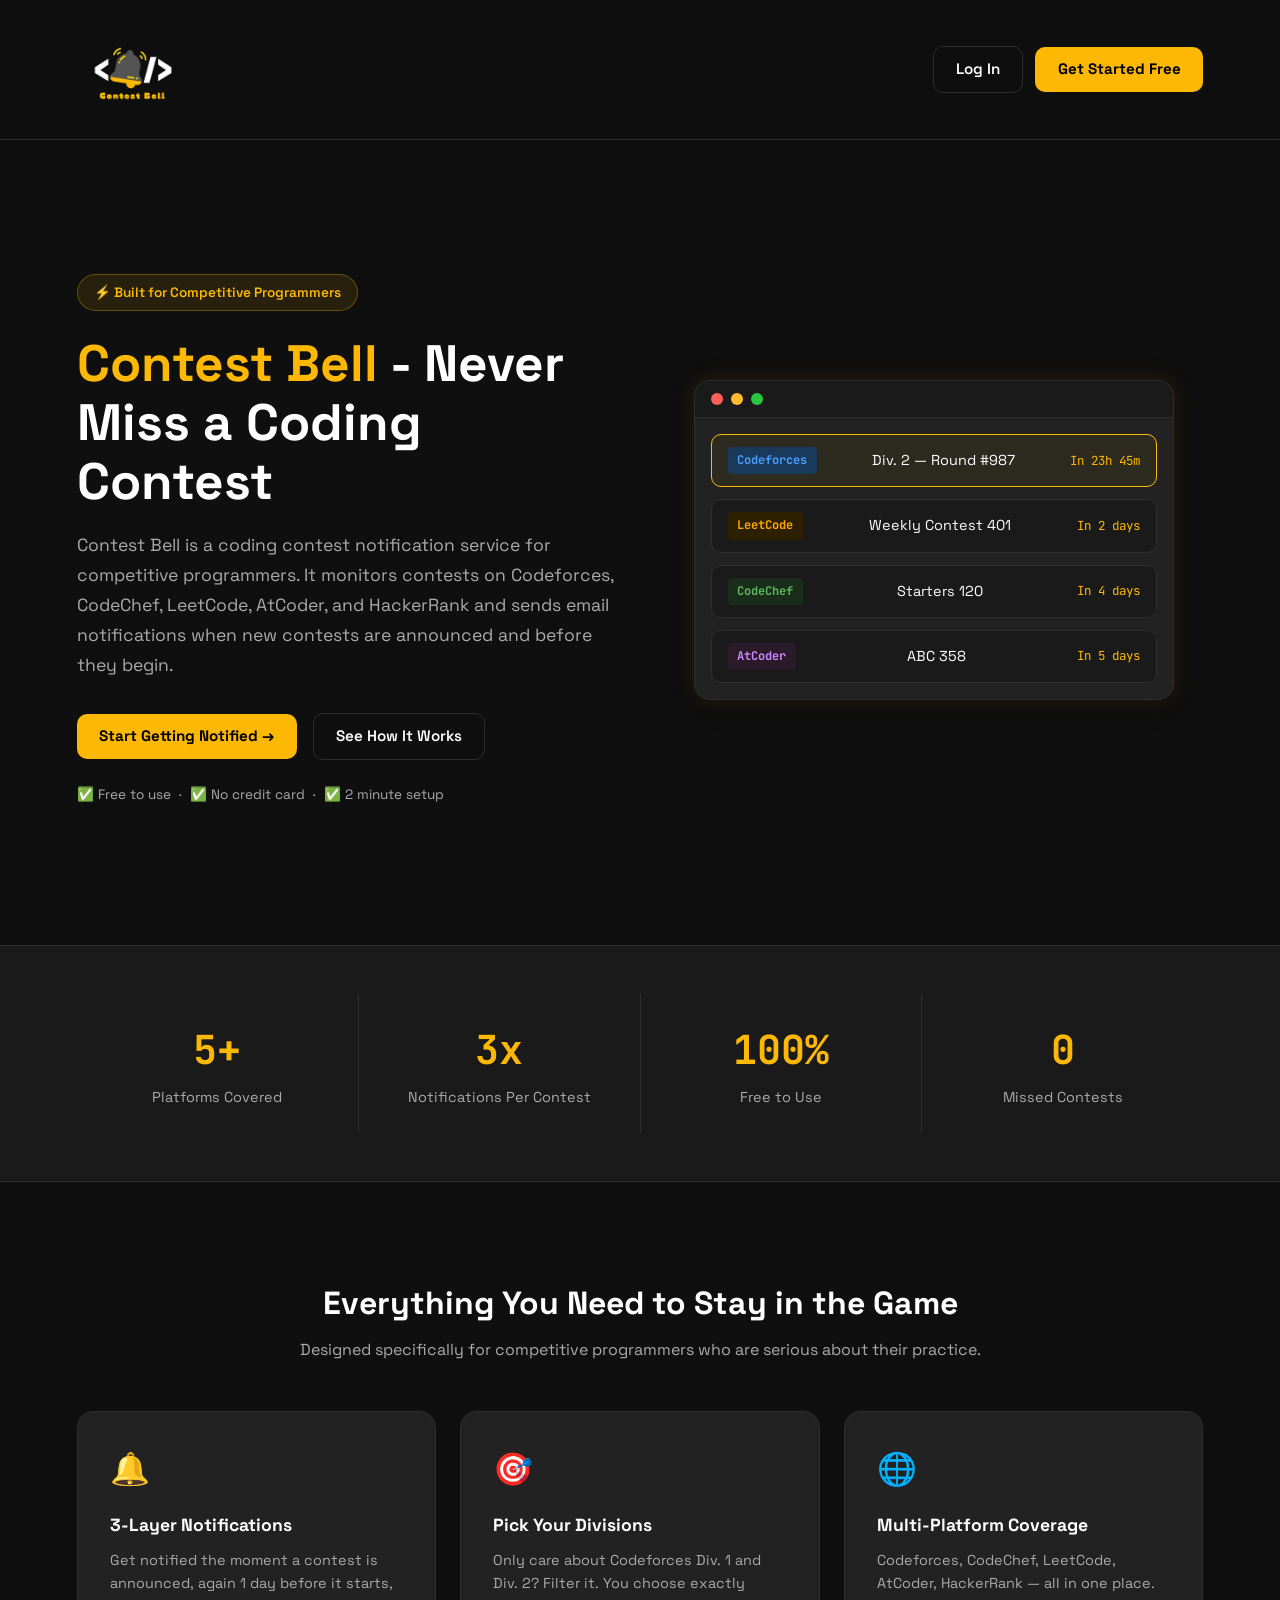
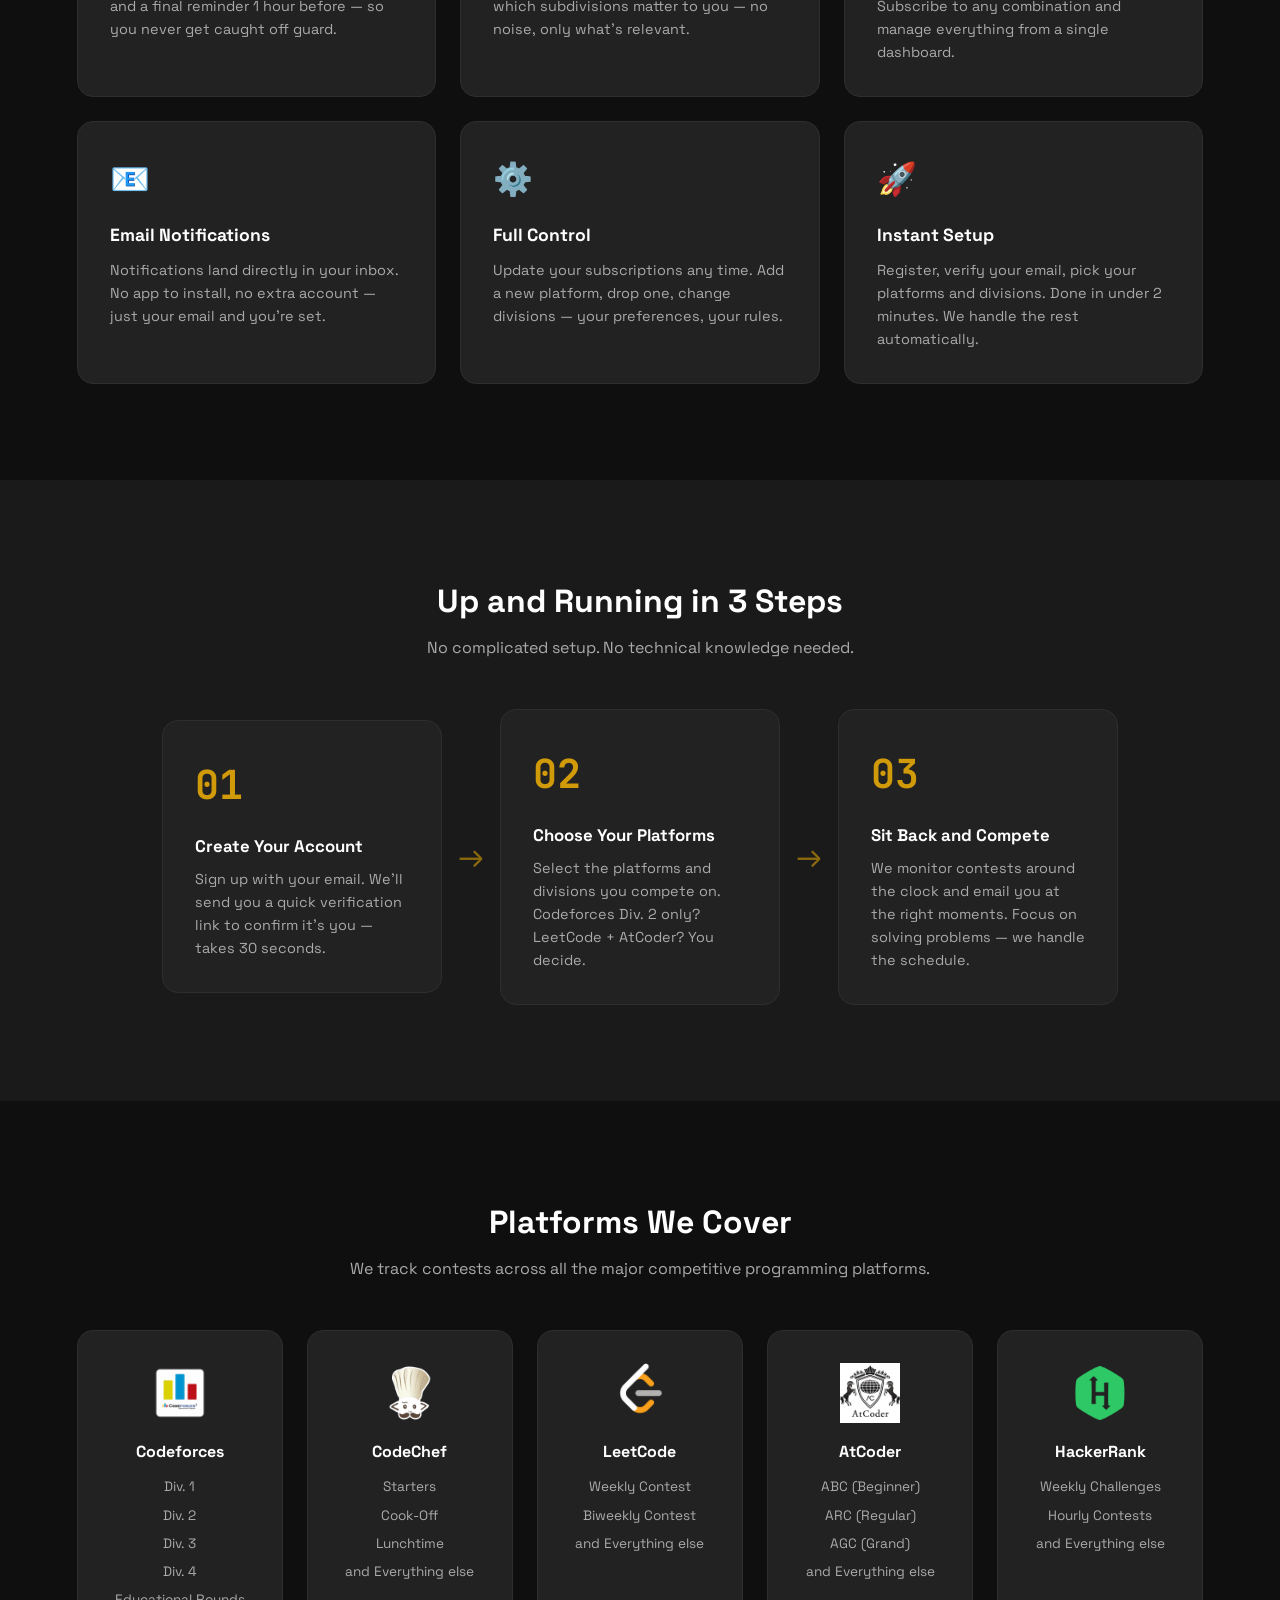
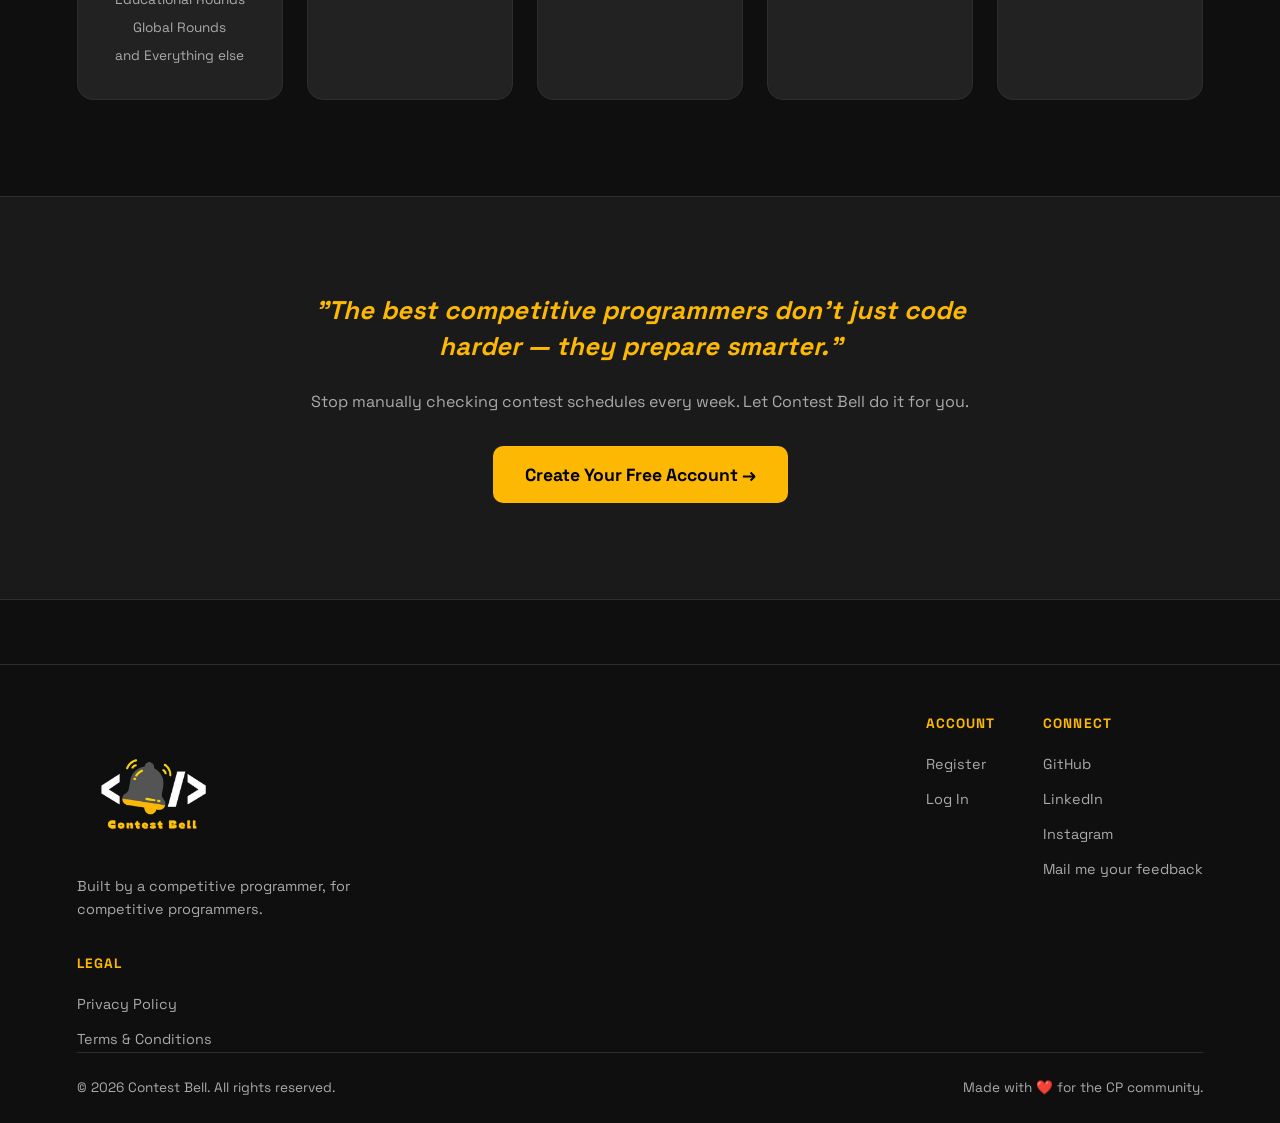
==== index.html @ dd96b002 "attempt-4" ====
<!DOCTYPE html>
<html lang="en">

<head>
  <meta charset="UTF-8" />
  <meta name="viewport" content="width=device-width, initial-scale=1.0" />
  <meta name="description" content="Never miss a coding contest again. 
  Contest Bell sends you email notifications for Codeforces, LeetCode, CodeChef, AtCoder and HackerRank contests." />
  <meta name="keywords" content="coding contest reminder, competitive programming, codeforces notification, leetcode contest alert, codechef reminder, atcoder notification,
   hackerrank contest, contest calendar, programming contest tracker, never miss coding contest" />
  <title>Contest Bell - Never Miss a Coding Contest</title>
  <script src="js/config.js"></script>
  <link rel="icon" type="image/png" href="assets/images/fevicon.png" />
  <link rel="stylesheet" href="css/style.css" />
  <link rel="stylesheet" href="css/landing.css" />
</head>

<body>
  <!-- ===== LOADER ===== -->
  <!-- <div id="loader-overlay">
    <div class="loader-bell">🔔</div>
    <div class="loader-brackets">
      <span>&lt;</span>
      <span>/</span>
      <span>&gt;</span>
    </div>
    <p class="loader-text">LOADING...</p>
  </div> -->

  <!-- ========== NAVBAR ========== -->
  <nav>
    <div class="nav-logo">
      <img src="assets/images/logo.png" alt="Contest Bell Logo" height=50 />
    </div>
    <div class="nav-auth">
      <a href="login.html" class="btn-secondary">Log In</a>
      <a href="register.html" class="btn-primary">Get Started Free</a>
    </div>
  </nav>

  <!-- ========== HERO SECTION ========== -->
  <section id="hero">
    <div class="hero-text">
      <p class="hero-tag">⚡ Built for Competitive Programmers</p>
      <h1>
        <span class="highlight">Contest Bell</span> -
        Never Miss a Coding Contest
      </h1>
      <p class="hero-subtitle">
        Contest Bell is a coding contest notification service for competitive
        programmers. It monitors contests on Codeforces, CodeChef, LeetCode,
        AtCoder, and HackerRank and sends email notifications when new contests
        are announced and before they begin.
      </p>
      <div class="hero-actions">
        <a href="register.html" class="btn-primary">Start Getting Notified →</a>
        <a href="#how-it-works" class="btn-secondary">See How It Works</a>
      </div>
      <p class="hero-note">✅ Free to use &nbsp;·&nbsp; ✅ No credit card &nbsp;·&nbsp; ✅ 2 minute setup</p>
    </div>
    <div class="hero-image">
      <!-- Dashboard mockup placeholder — replace with real screenshot later -->
      <div class="mockup-box">
        <div class="mockup-topbar">
          <span></span><span></span><span></span>
        </div>
        <div class="mockup-content">
          <div class="mockup-row highlight-row">
            <span class="platform-tag cf">Codeforces</span>
            <span>Div. 2 — Round #987</span>
            <span class="time-tag">In 23h 45m</span>
          </div>
          <div class="mockup-row">
            <span class="platform-tag lc">LeetCode</span>
            <span>Weekly Contest 401</span>
            <span class="time-tag">In 2 days</span>
          </div>
          <div class="mockup-row">
            <span class="platform-tag cc">CodeChef</span>
            <span>Starters 120</span>
            <span class="time-tag">In 4 days</span>
          </div>
          <div class="mockup-row">
            <span class="platform-tag ac">AtCoder</span>
            <span>ABC 358</span>
            <span class="time-tag">In 5 days</span>
          </div>
        </div>
      </div>
    </div>
  </section>

  <!-- ========== STATS STRIP ========== -->
  <section id="stats">
    <div class="stat">
      <h2>5+</h2>
      <p>Platforms Covered</p>
    </div>
    <div class="stat">
      <h2>3x</h2>
      <p>Notifications Per Contest</p>
    </div>
    <div class="stat">
      <h2>100%</h2>
      <p>Free to Use</p>
    </div>
    <div class="stat">
      <h2>0</h2>
      <p>Missed Contests</p>
    </div>
  </section>

  <!-- ========== FEATURES SECTION ========== -->
  <section id="features">
    <div class="section-header">
      <h2>Everything You Need to Stay in the Game</h2>
      <p>Designed specifically for competitive programmers who are serious about their practice.</p>
    </div>

    <div class="features-grid">

      <div class="feature-card">
        <div class="feature-icon">🔔</div>
        <h3>3-Layer Notifications</h3>
        <p>
          Get notified the moment a contest is announced, again 1 day before
          it starts, and a final reminder 1 hour before — so you never get caught off guard.
        </p>
      </div>

      <div class="feature-card">
        <div class="feature-icon">🎯</div>
        <h3>Pick Your Divisions</h3>
        <p>
          Only care about Codeforces Div. 1 and Div. 2? Filter it. You choose
          exactly which subdivisions matter to you — no noise, only what's relevant.
        </p>
      </div>

      <div class="feature-card">
        <div class="feature-icon">🌐</div>
        <h3>Multi-Platform Coverage</h3>
        <p>
          Codeforces, CodeChef, LeetCode, AtCoder, HackerRank — all in one place.
          Subscribe to any combination and manage everything from a single dashboard.
        </p>
      </div>

      <div class="feature-card">
        <div class="feature-icon">📧</div>
        <h3>Email Notifications</h3>
        <p>
          Notifications land directly in your inbox. No app to install,
          no extra account — just your email and you're set.
        </p>
      </div>

      <div class="feature-card">
        <div class="feature-icon">⚙️</div>
        <h3>Full Control</h3>
        <p>
          Update your subscriptions any time. Add a new platform, drop one,
          change divisions — your preferences, your rules.
        </p>
      </div>

      <div class="feature-card">
        <div class="feature-icon">🚀</div>
        <h3>Instant Setup</h3>
        <p>
          Register, verify your email, pick your platforms and divisions.
          Done in under 2 minutes. We handle the rest automatically.
        </p>
      </div>

    </div>
  </section>

  <!-- ========== HOW IT WORKS ========== -->
  <section id="how-it-works">
    <div class="section-header">
      <h2>Up and Running in 3 Steps</h2>
      <p>No complicated setup. No technical knowledge needed.</p>
    </div>

    <div class="steps">

      <div class="step">
        <div class="step-number">01</div>
        <div class="step-body">
          <h3>Create Your Account</h3>
          <p>
            Sign up with your email. We'll send you a quick verification link
            to confirm it's you — takes 30 seconds.
          </p>
        </div>
      </div>

      <div class="step-arrow">→</div>

      <div class="step">
        <div class="step-number">02</div>
        <div class="step-body">
          <h3>Choose Your Platforms</h3>
          <p>
            Select the platforms and divisions you compete on.
            Codeforces Div. 2 only? LeetCode + AtCoder? You decide.
          </p>
        </div>
      </div>

      <div class="step-arrow">→</div>

      <div class="step">
        <div class="step-number">03</div>
        <div class="step-body">
          <h3>Sit Back and Compete</h3>
          <p>
            We monitor contests around the clock and email you at the right
            moments. Focus on solving problems — we handle the schedule.
          </p>
        </div>
      </div>

    </div>
  </section>

  <!-- ========== PLATFORMS SECTION ========== -->
  <section id="platforms">
    <div class="section-header">
      <h2>Platforms We Cover</h2>
      <p>We track contests across all the major competitive programming platforms.</p>
    </div>

    <div class="platforms-grid">

      <div class="platform-card">
        <img src="assets/images/platforms/codeforces.png" alt="Codeforces" />
        <h3>Codeforces</h3>
        <ul>
          <li>Div. 1</li>
          <li>Div. 2</li>
          <li>Div. 3</li>
          <li>Div. 4</li>
          <li>Educational Rounds</li>
          <li>Global Rounds</li>
          <li>and Everything else</li>
        </ul>
      </div>

      <div class="platform-card">
        <img src="assets/images/platforms/codechef.png" alt="CodeChef" />
        <h3>CodeChef</h3>
        <ul>
          <li>Starters</li>
          <li>Cook-Off</li>
          <li>Lunchtime</li>
          <li>and Everything else</li>
        </ul>
      </div>

      <div class="platform-card">
        <img src="assets/images/platforms/leetcode.png" alt="LeetCode" />
        <h3>LeetCode</h3>
        <ul>
          <li>Weekly Contest</li>
          <li>Biweekly Contest</li>
          <li>and Everything else</li>
        </ul>
      </div>

      <div class="platform-card">
        <img src="assets/images/platforms/atcoder.png" alt="AtCoder" />
        <h3>AtCoder</h3>
        <ul>
          <li>ABC (Beginner)</li>
          <li>ARC (Regular)</li>
          <li>AGC (Grand)</li>
          <li>and Everything else</li>
        </ul>
      </div>

      <div class="platform-card">
        <img src="assets/images/platforms/hackerrank.png" alt="HackerRank" />
        <h3>HackerRank</h3>
        <ul>
          <li>Weekly Challenges</li>
          <li>Hourly Contests</li>
          <li>and Everything else</li>
        </ul>
      </div>

    </div>
  </section>

  <!-- ========== QUOTE / CTA SECTION ========== -->
  <section id="cta">
    <blockquote>
      "The best competitive programmers don't just code harder — they prepare smarter."
    </blockquote>
    <p>Stop manually checking contest schedules every week. Let Contest Bell do it for you.</p>
    <a href="register.html" class="btn-primary btn-large">Create Your Free Account →</a>
  </section>

  <!-- ========== FOOTER ========== -->
  <footer>
    <div class="footer-top">
      <div class="footer-brand">
        <img src="assets/images/logo.png" alt="Contest Bell" height="40" />
        <p>Built by a competitive programmer, for competitive programmers.</p>
      </div>

      <div class="footer-links">
        <div class="footer-col">
          <h4>Account</h4>
          <ul>
            <li><a href="register.html">Register</a></li>
            <li><a href="login.html">Log In</a></li>
          </ul>
        </div>
        <div class="footer-col">
          <h4>Connect</h4>
          <ul>
            <li><a href="https://github.com/SahilChaturvedi8462" target="_blank">GitHub</a></li>
            <li><a href="https://www.linkedin.com/in/sahil-chaturvedi-901915328/" target="_blank">LinkedIn</a></li>
            <li><a href="https://www.instagram.com/build_with_sahil846?igsh=bmxsZ2V3b2luOTRx"
                target="_blank">Instagram</a></li>
            <li><a href="mailto:dumbcode6@gmail.com">Mail me your feedback</a></li>
          </ul>
        </div>
      </div>
    </div>

    <div class="footer-col">
      <h4>Legal</h4>
      <ul>
        <li><a href="privacy-policy.html">Privacy Policy</a></li>
        <li><a href="terms.html">Terms & Conditions</a></li>
      </ul>
    </div>

    <div class="footer-bottom">
      <p>© 2026 Contest Bell. All rights reserved.</p>
      <p>Made with ❤️ for the CP community.</p>
    </div>
  </footer>
  <script src="js/config.js"></script>
  <script>
    window.addEventListener('load', () => {
      document.getElementById('loader-overlay').classList.add('hide');
    });
  </script>
  <script src="js/config.js"></script>
  <script>
    window.addEventListener('load', () => {
      document.getElementById('loader-overlay').classList.add('hide');
    });

    // ===== CHECK IF LOGGED IN =====
    if (getToken() && !isTokenExpired()) {
      // User is logged in — swap navbar buttons
      document.querySelector('.nav-auth').innerHTML = `
        <a href="dashboard.html" class="btn-secondary">Dashboard</a>
        <a href="subscription.html" class="btn-secondary">Subscriptions</a>
        <a href="profile.html" class="btn-secondary">Profile</a>
        <a href="#" onclick="logout()" class="btn-primary">Log Out</a>
      `;

      // Also swap hero CTA buttons
      document.querySelector('.hero-actions').innerHTML = `
        <a href="dashboard.html" class="btn-primary">Go to Dashboard →</a>
        <a href="subscription.html" class="btn-secondary">Manage Subscriptions</a>
      `;
    }
  </script>

</body>

</html>
---- css/style.css ----
/* ===== GOOGLE FONTS ===== */
@import url('https://fonts.googleapis.com/css2?family=Space+Grotesk:wght@400;500;600;700&family=JetBrains+Mono:wght@400;700&display=swap');

/* ===== CSS VARIABLES ===== */
:root {
  /* Colors */
  --yellow-primary: #FCB802;
  --yellow-light: #FDD406;
  --yellow-mid: #FFC700;
  --grey: #545454;
  --bg-primary: #0F0F0F;
  --bg-secondary: #1A1A1A;
  --bg-card: #222222;
  --text-primary: #FFFFFF;
  --text-secondary: #AAAAAA;
  --border: #2E2E2E;

  /* Typography */
  --font-main: 'Space Grotesk', sans-serif;
  --font-code: 'JetBrains Mono', monospace;

  /* Spacing */
  --radius: 10px;
  --radius-lg: 16px;

  /* Shadow */
  --shadow: 0 4px 24px rgba(0, 0, 0, 0.4);
  --glow: 0 0 20px rgba(252, 184, 2, 0.15);
}

/* ===== RESET ===== */
* {
  margin: 0;
  padding: 0;
  box-sizing: border-box;
}

html {
  scroll-behavior: smooth;
}

body {
  font-family: var(--font-main);
  background-color: var(--bg-primary);
  color: var(--text-primary);
  padding-top: 135px;
  line-height: 1.6;
}

img {
  max-width: 100%;
  display: block;
}

a {
  text-decoration: none;
  color: inherit;
}

ul {
  list-style: none;
}

/* ===== GLOBAL BUTTONS ===== */
.btn-primary {
  display: inline-block;
  background-color: var(--yellow-primary);
  color: #000000;
  font-family: var(--font-main);
  font-weight: 700;
  font-size: 0.95rem;
  padding: 0.65rem 1.4rem;
  border-radius: var(--radius);
  border: none;
  cursor: pointer;
  transition: background-color 0.2s ease, transform 0.2s ease;
}

.btn-primary:hover {
  background-color: var(--yellow-light);
  transform: translateY(-2px);
}

.btn-secondary {
  display: inline-block;
  background-color: transparent;
  color: var(--text-primary);
  font-family: var(--font-main);
  font-weight: 600;
  font-size: 0.95rem;
  padding: 0.65rem 1.4rem;
  border-radius: var(--radius);
  border: 1px solid var(--border);
  cursor: pointer;
  transition: border-color 0.2s ease, color 0.2s ease, transform 0.2s ease;
}

.btn-secondary:hover {
  border-color: var(--yellow-primary);
  color: var(--yellow-primary);
  transform: translateY(-2px);
}

.btn-full {
  width: 100%;
  text-align: center;
}

.btn-large {
  padding: 0.9rem 2rem;
  font-size: 1.1rem;
}

/* ===== NAVBAR ===== */
nav {
  position: fixed;
  top: 0;
  left: 0;
  width: 100%;
  z-index: 100;
  display: flex;
  align-items: center;
  justify-content: space-between;
  padding: 0.9rem 6%;
  background-color: rgba(15, 15, 15, 0.85);
  backdrop-filter: blur(10px);
  border-bottom: 1px solid var(--border);
}

.nav-logo img {
  height: 110px;
}

.nav-auth {
  display: flex;
  align-items: center;
  gap: 0.75rem;
}

/* ===== SECTION HEADER ===== */
.section-header {
  text-align: center;
  margin-bottom: 3rem;
}

.section-header h2,
.section-header h1 {
  font-size: 2rem;
  font-weight: 700;
  margin-bottom: 0.5rem;
}

.section-header p {
  color: var(--text-secondary);
  font-size: 1rem;
}

/* ===== FOOTER ===== */
footer {
  border-top: 1px solid var(--border);
  padding: 3rem 6% 1.5rem;
  margin-top: 4rem;
}

.footer-top {
  display: flex;
  justify-content: space-between;
  align-items: flex-start;
  gap: 2rem;
  margin-bottom: 2rem;
}

.footer-brand p {
  color: var(--text-secondary);
  margin-top: 0.75rem;
  font-size: 0.9rem;
  max-width: 280px;
}

.footer-brand img {
  height: 150px;
}

.footer-links {
  display: flex;
  gap: 3rem;
}

.footer-col h4 {
  font-size: 0.85rem;
  font-weight: 700;
  text-transform: uppercase;
  letter-spacing: 0.08em;
  color: var(--yellow-primary);
  margin-bottom: 1rem;
}

.footer-col ul {
  display: flex;
  flex-direction: column;
  gap: 0.6rem;
}

.footer-col ul li a {
  color: var(--text-secondary);
  font-size: 0.9rem;
  transition: color 0.2s ease;
}

.footer-col ul li a:hover {
  color: var(--yellow-primary);
}

.footer-bottom {
  border-top: 1px solid var(--border);
  padding-top: 1.5rem;
  display: flex;
  justify-content: space-between;
  align-items: center;
}

.footer-bottom p {
  color: var(--text-secondary);
  font-size: 0.85rem;
}

/* ===== LOADER OVERLAY ===== */
#loader-overlay {
  position: fixed;
  inset: 0;
  background-color: var(--bg-primary);
  display: flex;
  flex-direction: column;
  align-items: center;
  justify-content: center;
  z-index: 9999;
  transition: opacity 0.5s ease;
}

#loader-overlay.hide {
  opacity: 0;
  pointer-events: none;
}

/* ===== LOADER ANIMATION ===== */
.loader-bell {
  font-size: 3rem;
  animation: bellRing 0.8s ease-in-out infinite alternate;
  transform-origin: top center;
}

.loader-brackets {
  display: flex;
  align-items: center;
  gap: 0.5rem;
  font-family: var(--font-code);
  font-size: 2rem;
  font-weight: 700;
  color: var(--yellow-primary);
  margin-top: 0.5rem;
}

.loader-brackets span {
  animation: fadeInOut 1s ease-in-out infinite alternate;
}

.loader-brackets span:nth-child(1) {
  animation-delay: 0s;
}

.loader-brackets span:nth-child(2) {
  animation-delay: 0.3s;
}

.loader-brackets span:nth-child(3) {
  animation-delay: 0.6s;
}

.loader-text {
  font-family: var(--font-code);
  font-size: 0.85rem;
  color: var(--text-secondary);
  margin-top: 1.5rem;
  letter-spacing: 0.15em;
  animation: pulse 1.5s ease-in-out infinite;
}

/* ===== KEYFRAMES ===== */
@keyframes bellRing {
  0% {
    transform: rotate(-15deg);
  }

  100% {
    transform: rotate(15deg);
  }
}

@keyframes fadeInOut {
  0% {
    opacity: 0.2;
    color: var(--text-secondary);
  }

  100% {
    opacity: 1;
    color: var(--yellow-primary);
  }
}

@keyframes pulse {

  0%,
  100% {
    opacity: 0.4;
  }

  50% {
    opacity: 1;
  }
}


/* ===== RESPONSIVE ===== */
@media (max-width: 768px) {

  body {
    padding-top: 90px;
  }

  /* NAVBAR */
  nav {
    padding: 0.75rem 4%;
  }

  .nav-logo img {
    height: 56px;
  }

  .nav-auth {
    gap: 0.4rem;
  }

  .nav-auth a {
    font-size: 0.75rem;
    padding: 0.4rem 0.65rem;
  }

  .btn-primary {
    font-size: 0.85rem;
    padding: 0.55rem 1rem;
  }

  .btn-secondary {
    font-size: 0.85rem;
    padding: 0.55rem 1rem;
  }

  /* FOOTER */
  .footer-top {
    flex-direction: column;
    gap: 2rem;
  }

  .footer-links {
    gap: 2rem;
  }

  .footer-bottom {
    flex-direction: column;
    text-align: center;
    gap: 0.5rem;
  }

  /* SECTION HEADER */
  .section-header h2,
  .section-header h1 {
    font-size: 1.5rem;
  }
}
---- css/landing.css ----
/* ===== HERO SECTION ===== */
#hero {
    display: flex;
    align-items: center;
    justify-content: space-between;
    gap: 3rem;
    padding: 5rem 6%;
    min-height: 90vh;
  }
  
  .hero-text {
    flex: 1;
    max-width: 580px;
  }
  
  .hero-tag {
    display: inline-block;
    background-color: rgba(252, 184, 2, 0.1);
    color: var(--yellow-primary);
    font-size: 0.85rem;
    font-weight: 600;
    padding: 0.4rem 1rem;
    border-radius: 50px;
    border: 1px solid rgba(252, 184, 2, 0.3);
    margin-bottom: 1.5rem;
  }
  
  #hero h1 {
    font-size: 3.2rem;
    font-weight: 700;
    line-height: 1.15;
    margin-bottom: 1.25rem;
  }
  
  .highlight {
    color: var(--yellow-primary);
  }
  
  .hero-subtitle {
    color: var(--text-secondary);
    font-size: 1.1rem;
    line-height: 1.7;
    margin-bottom: 2rem;
  }
  
  .hero-actions {
    display: flex;
    align-items: center;
    gap: 1rem;
    margin-bottom: 1.5rem;
    flex-wrap: wrap;
  }
  
  .hero-note {
    color: var(--text-secondary);
    font-size: 0.85rem;
  }
  
  /* ===== HERO MOCKUP ===== */
  .hero-image {
    flex: 1;
    display: flex;
    justify-content: center;
    align-items: center;
  }
  
  .mockup-box {
    background-color: var(--bg-card);
    border: 1px solid var(--border);
    border-radius: var(--radius-lg);
    width: 100%;
    max-width: 480px;
    box-shadow: var(--shadow), var(--glow);
    overflow: hidden;
  }
  
  .mockup-topbar {
    display: flex;
    align-items: center;
    gap: 0.5rem;
    padding: 0.75rem 1rem;
    background-color: var(--bg-secondary);
    border-bottom: 1px solid var(--border);
  }
  
  .mockup-topbar span {
    width: 12px;
    height: 12px;
    border-radius: 50%;
    background-color: var(--border);
  }
  
  .mockup-topbar span:nth-child(1) { background-color: #ff5f57; }
  .mockup-topbar span:nth-child(2) { background-color: #febc2e; }
  .mockup-topbar span:nth-child(3) { background-color: #28c840; }
  
  .mockup-content {
    padding: 1rem;
    display: flex;
    flex-direction: column;
    gap: 0.75rem;
  }
  
  .mockup-row {
    display: flex;
    align-items: center;
    justify-content: space-between;
    padding: 0.75rem 1rem;
    background-color: var(--bg-secondary);
    border-radius: var(--radius);
    border: 1px solid var(--border);
    font-size: 0.9rem;
    gap: 0.5rem;
  }
  
  .mockup-row.highlight-row {
    border-color: var(--yellow-primary);
    background-color: rgba(252, 184, 2, 0.05);
  }
  
  .platform-tag {
    font-family: var(--font-code);
    font-size: 0.75rem;
    font-weight: 700;
    padding: 0.25rem 0.6rem;
    border-radius: 4px;
    white-space: nowrap;
  }
  
  .platform-tag.cf { background-color: #1a3a5c; color: #4a9eff; }
  .platform-tag.lc { background-color: #2d2000; color: #ffa500; }
  .platform-tag.cc { background-color: #1a2d1a; color: #5cb85c; }
  .platform-tag.ac { background-color: #2a1a2a; color: #cc88ff; }
  
  .time-tag {
    font-family: var(--font-code);
    font-size: 0.78rem;
    color: var(--yellow-primary);
    white-space: nowrap;
  }
  
  /* ===== STATS SECTION ===== */
  #stats {
    display: flex;
    justify-content: center;
    align-items: center;
    gap: 0;
    padding: 3rem 6%;
    border-top: 1px solid var(--border);
    border-bottom: 1px solid var(--border);
    background-color: var(--bg-secondary);
  }
  
  .stat {
    flex: 1;
    text-align: center;
    padding: 1.5rem;
    border-right: 1px solid var(--border);
  }
  
  .stat:last-child {
    border-right: none;
  }
  
  .stat h2 {
    font-size: 2.5rem;
    font-weight: 700;
    color: var(--yellow-primary);
    font-family: var(--font-code);
  }
  
  .stat p {
    color: var(--text-secondary);
    font-size: 0.9rem;
    margin-top: 0.25rem;
  }
  
  /* ===== FEATURES SECTION ===== */
  #features {
    padding: 6rem 6%;
  }
  
  .features-grid {
    display: flex;
    flex-wrap: wrap;
    gap: 1.5rem;
    justify-content: center;
  }
  
  .feature-card {
    background-color: var(--bg-card);
    border: 1px solid var(--border);
    border-radius: var(--radius-lg);
    padding: 2rem;
    flex: 1 1 280px;
    max-width: 360px;
    transition: border-color 0.3s ease, transform 0.3s ease, box-shadow 0.3s ease;
  }
  
  .feature-card:hover {
    border-color: var(--yellow-primary);
    transform: translateY(-4px);
    box-shadow: var(--glow);
  }
  
  .feature-icon {
    font-size: 2rem;
    margin-bottom: 1rem;
  }
  
  .feature-card h3 {
    font-size: 1.1rem;
    font-weight: 700;
    margin-bottom: 0.6rem;
  }
  
  .feature-card p {
    color: var(--text-secondary);
    font-size: 0.9rem;
    line-height: 1.6;
  }
  
  /* ===== HOW IT WORKS ===== */
  #how-it-works {
    padding: 6rem 6%;
    background-color: var(--bg-secondary);
  }
  
  .steps {
    display: flex;
    align-items: center;
    justify-content: center;
    gap: 1rem;
    flex-wrap: wrap;
  }
  
  .step {
    background-color: var(--bg-card);
    border: 1px solid var(--border);
    border-radius: var(--radius-lg);
    padding: 2rem;
    flex: 1 1 220px;
    max-width: 280px;
    transition: border-color 0.3s ease;
  }
  
  .step:hover {
    border-color: var(--yellow-primary);
  }
  
  .step-number {
    font-family: var(--font-code);
    font-size: 2.5rem;
    font-weight: 700;
    color: var(--yellow-primary);
    margin-bottom: 1rem;
    opacity: 0.8;
  }
  
  .step-body h3 {
    font-size: 1.05rem;
    font-weight: 700;
    margin-bottom: 0.5rem;
  }
  
  .step-body p {
    color: var(--text-secondary);
    font-size: 0.9rem;
    line-height: 1.6;
  }
  
  .step-arrow {
    font-size: 2rem;
    color: var(--yellow-primary);
    opacity: 0.5;
  }
  
  /* ===== PLATFORMS SECTION ===== */
  #platforms {
    padding: 6rem 6%;
  }
  
  .platforms-grid {
    display: flex;
    flex-wrap: wrap;
    gap: 1.5rem;
    justify-content: center;
  }
  
  .platform-card {
    background-color: var(--bg-card);
    border: 1px solid var(--border);
    border-radius: var(--radius-lg);
    padding: 2rem;
    flex: 1 1 180px;
    max-width: 220px;
    text-align: center;
    transition: border-color 0.3s ease, transform 0.3s ease;
  }
  
  .platform-card:hover {
    border-color: var(--yellow-primary);
    transform: translateY(-4px);
  }
  
  .platform-card img {
    height: 60px;
    margin: 0 auto 1rem;
  }
  
  .platform-card h3 {
    font-size: 1rem;
    font-weight: 700;
    margin-bottom: 0.75rem;
  }
  
  .platform-card ul {
    display: flex;
    flex-direction: column;
    gap: 0.4rem;
  }
  
  .platform-card ul li {
    color: var(--text-secondary);
    font-size: 0.85rem;
  }
  
  /* ===== CTA SECTION ===== */
  #cta {
    padding: 6rem 6%;
    background-color: var(--bg-secondary);
    text-align: center;
    border-top: 1px solid var(--border);
    border-bottom: 1px solid var(--border);
  }
  
  #cta blockquote {
    font-size: 1.6rem;
    font-weight: 700;
    font-style: italic;
    color: var(--yellow-primary);
    max-width: 700px;
    margin: 0 auto 1.5rem;
    line-height: 1.4;
  }
  
  #cta p {
    color: var(--text-secondary);
    font-size: 1rem;
    margin-bottom: 2rem;
  }

  /* ===== RESPONSIVE ===== */
@media (max-width: 768px) {

  /* HERO */
  #hero {
    flex-direction: column;
    padding: 3rem 5%;
    min-height: unset;
    gap: 2rem;
    text-align: center;
  }

  .hero-text {
    max-width: 100%;
  }

  #hero h1 {
    font-size: 2rem;
  }

  .hero-subtitle {
    font-size: 1rem;
  }

  .hero-actions {
    justify-content: center;
  }

  .hero-image {
    width: 100%;
  }

  .mockup-box {
    max-width: 100%;
  }

  .mockup-row {
    font-size: 0.8rem;
    padding: 0.6rem 0.75rem;
  }

  /* STATS */
  #stats {
    flex-wrap: wrap;
    padding: 2rem 5%;
  }

  .stat {
    flex: 1 1 45%;
    border-right: none;
    border-bottom: 1px solid var(--border);
    padding: 1rem;
  }

  .stat:nth-child(odd) {
    border-right: 1px solid var(--border);
  }

  .stat:last-child {
    border-bottom: none;
  }

  .stat h2 {
    font-size: 2rem;
  }

  /* FEATURES */
  #features {
    padding: 4rem 5%;
  }

  .features-grid {
    flex-direction: column;
    align-items: center;
  }

  .feature-card {
    max-width: 100%;
    width: 100%;
  }

  /* HOW IT WORKS */
  #how-it-works {
    padding: 4rem 5%;
  }

  .steps {
    flex-direction: column;
    align-items: center;
  }

  .step {
    max-width: 100%;
    width: 100%;
  }

  .step-arrow {
    transform: rotate(90deg);
  }

  /* PLATFORMS */
  #platforms {
    padding: 4rem 5%;
  }

  .platforms-grid {
    gap: 1rem;
  }

  .platform-card {
    flex: 1 1 140px;
    max-width: 160px;
    padding: 1.25rem;
  }

  /* CTA */
  #cta {
    padding: 4rem 5%;
  }

  #cta blockquote {
    font-size: 1.2rem;
  }
}
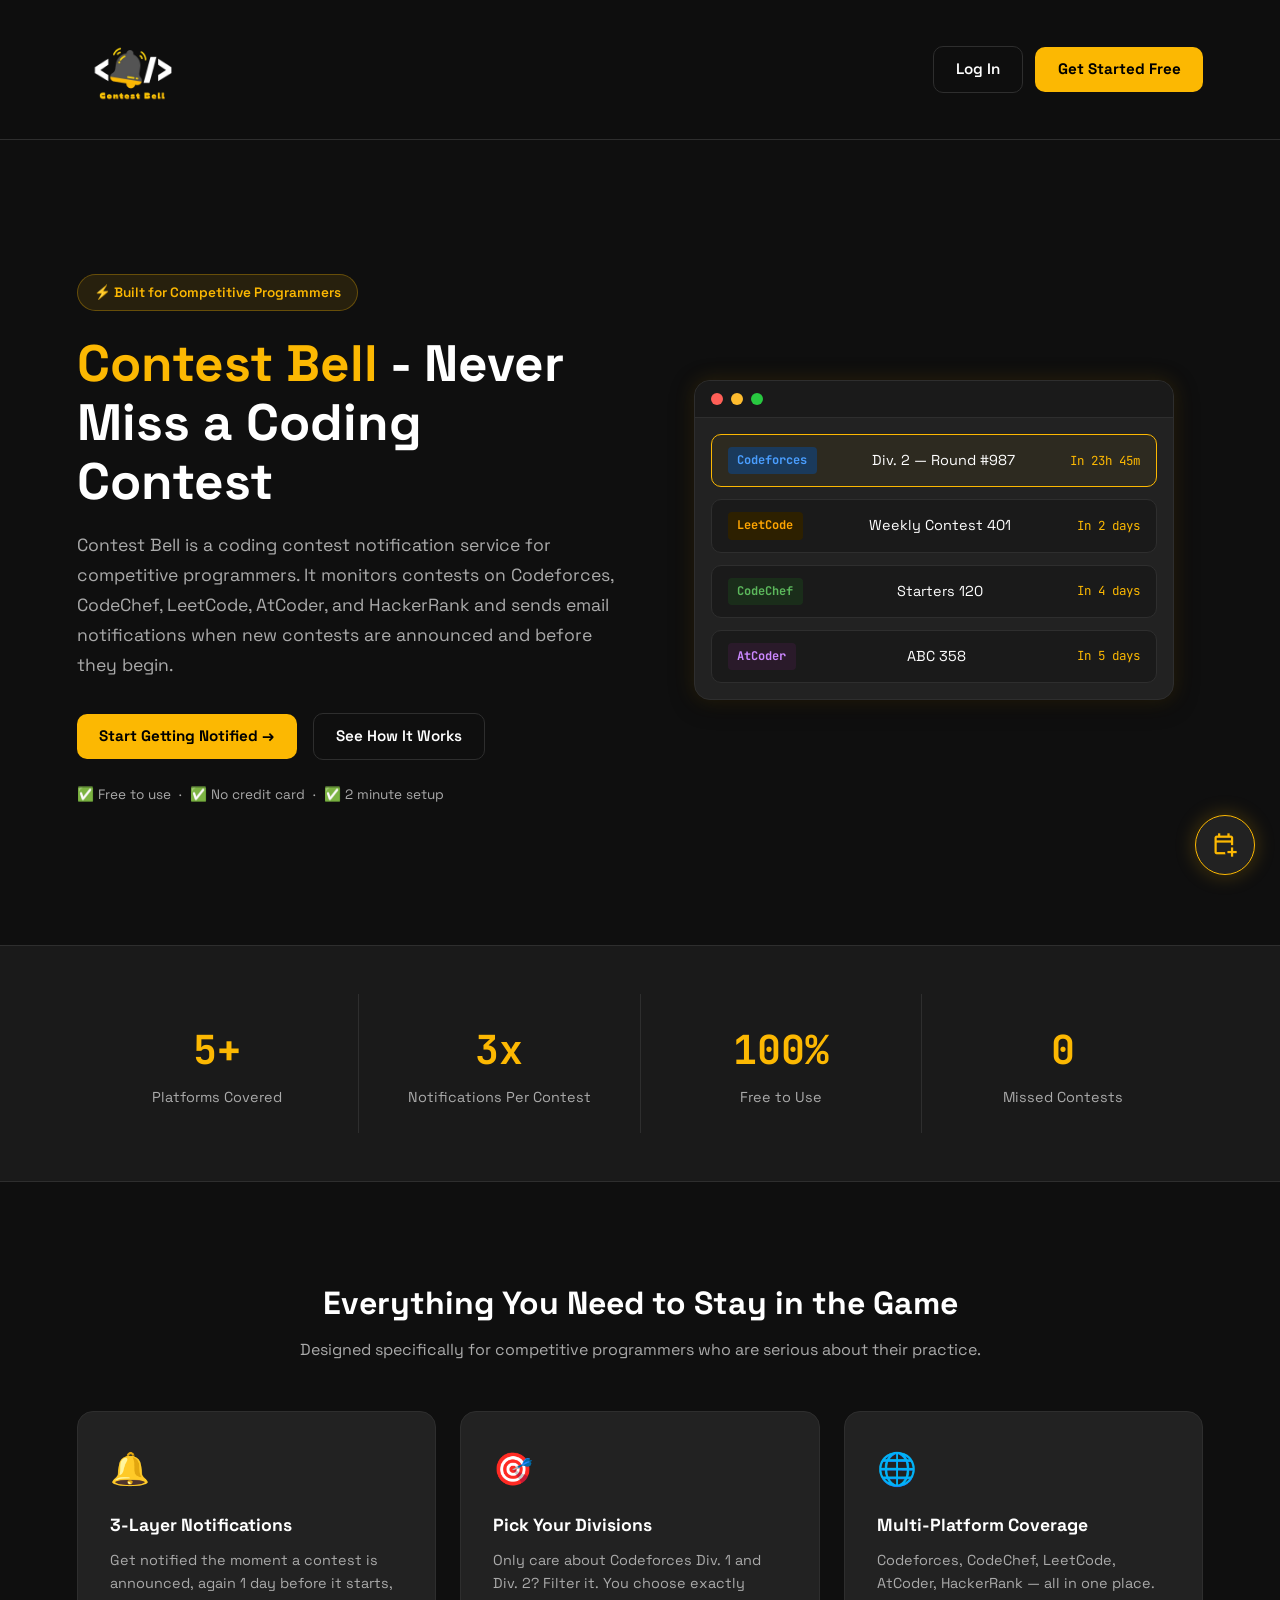
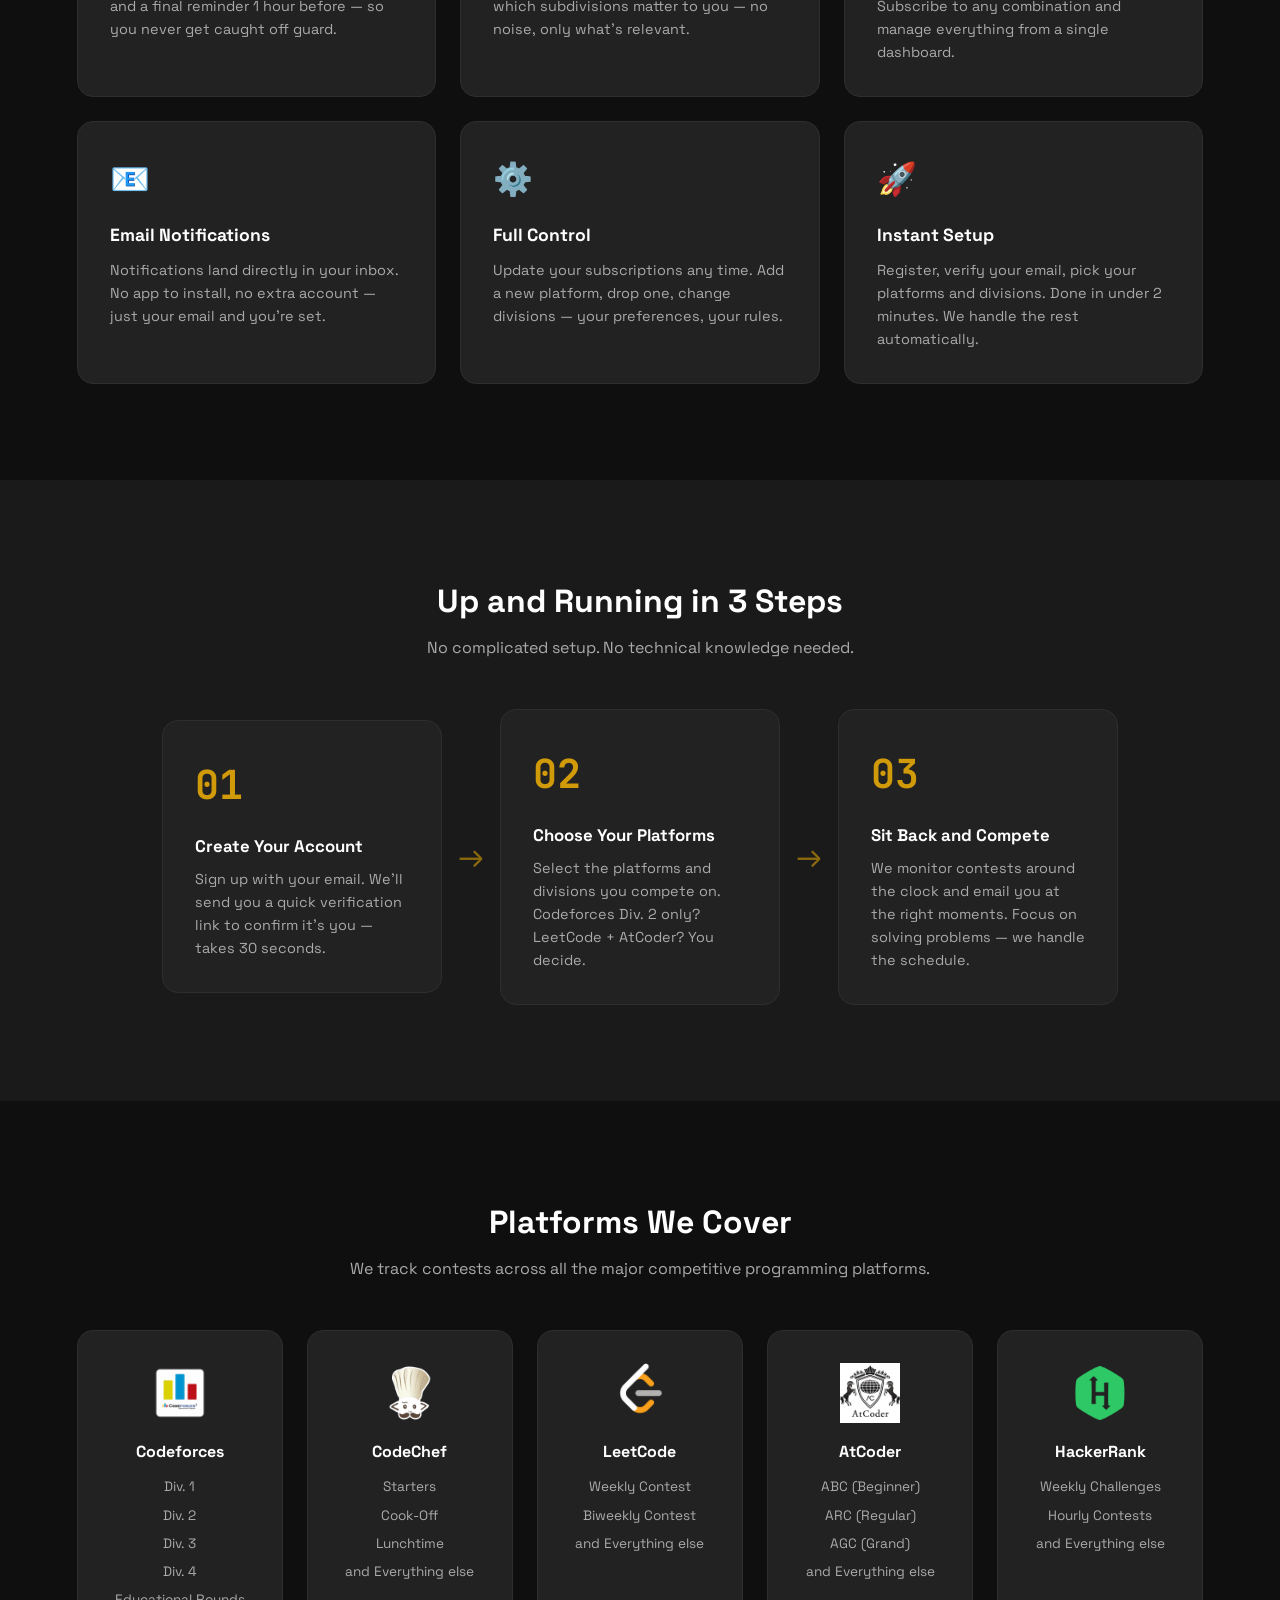
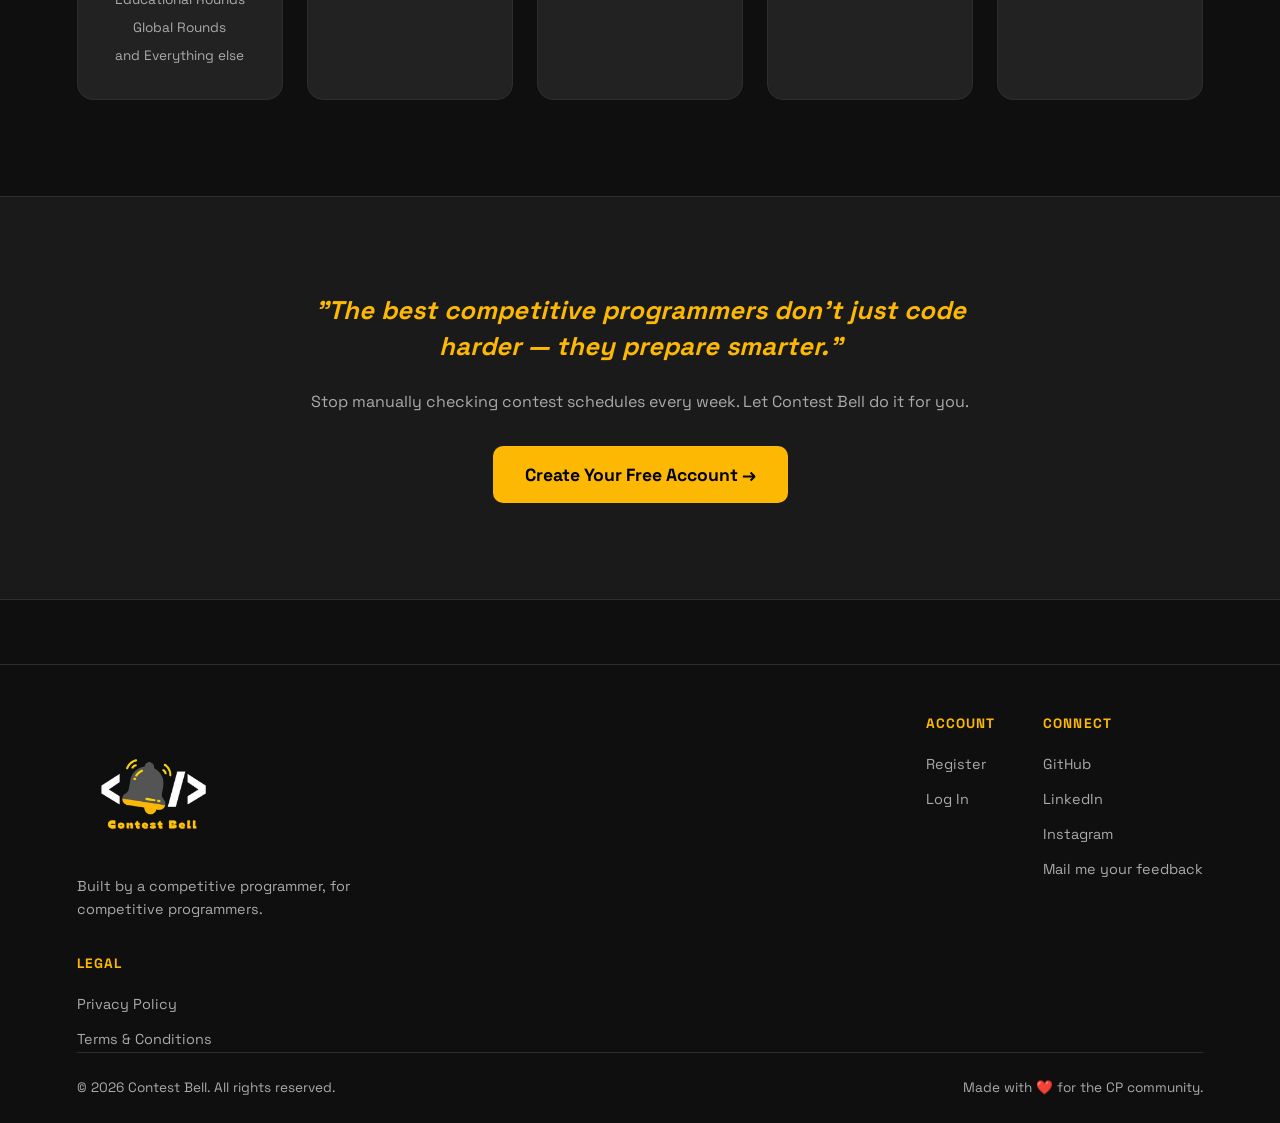
==== commit 8040f803: "made calender appeared and fixed somethings" ====
--- a/index.html
+++ b/index.html
@@ -13,11 +13,13 @@
   <link rel="icon" type="image/png" href="assets/images/fevicon.png" />
   <link rel="stylesheet" href="css/style.css" />
   <link rel="stylesheet" href="css/landing.css" />
+  <link rel="stylesheet"
+    href="https://fonts.googleapis.com/css2?family=Material+Symbols+Outlined:opsz,wght,FILL,GRAD@24,500,0,0" />
 </head>
 
 <body>
   <!-- ===== LOADER ===== -->
-  <!-- <div id="loader-overlay">
+  <div id="loader-overlay">
     <div class="loader-bell">🔔</div>
     <div class="loader-brackets">
       <span>&lt;</span>
@@ -25,7 +27,7 @@
       <span>&gt;</span>
     </div>
     <p class="loader-text">LOADING...</p>
-  </div> -->
+  </div>
 
   <!-- ========== NAVBAR ========== -->
   <nav>
@@ -344,12 +346,7 @@
       <p>Made with ❤️ for the CP community.</p>
     </div>
   </footer>
-  <script src="js/config.js"></script>
-  <script>
-    window.addEventListener('load', () => {
-      document.getElementById('loader-overlay').classList.add('hide');
-    });
-  </script>
+ 
   <script src="js/config.js"></script>
   <script>
     window.addEventListener('load', () => {
@@ -374,6 +371,82 @@
     }
   </script>
 
+  <!-- Google Calendar Floating Button -->
+<button class="calendar-float-btn" id="calendar-float-btn">
+  <span class="material-symbols-outlined">calendar_add_on</span>
+</button>
+
+<!-- Calendar Popup -->
+<div class="calendar-modal" id="calendar-modal">
+
+  <div class="calendar-modal-card">
+
+      <button class="calendar-modal-close" id="calendar-modal-close">
+          ×
+      </button>
+
+      <div class="calendar-hero-icon">
+          <div class="calendar-art">
+
+              <div class="calendar-rings">
+                  <span></span>
+                  <span></span>
+              </div>
+
+              <div class="calendar-top"></div>
+
+              <div class="calendar-body">
+                  <span>31</span>
+              </div>
+
+          </div>
+
+          <span class="calendar-spark spark-1">+</span>
+          <span class="calendar-spark spark-2">✦</span>
+          <span class="calendar-spark spark-3">+</span>
+      </div>
+
+      <h2>ContestBell Calendar</h2>
+
+      <p class="calendar-modal-subtitle">
+          Never miss a contest again.
+      </p>
+
+      <div class="calendar-benefits">
+
+          <div class="calendar-benefit">
+              <span class="material-symbols-outlined">schedule</span>
+              <span>Contest time added automatically</span>
+          </div>
+
+          <div class="calendar-benefit">
+              <span class="material-symbols-outlined">notifications</span>
+              <span>Get reminders before contests</span>
+          </div>
+
+          <div class="calendar-benefit">
+              <span class="material-symbols-outlined">link</span>
+              <span>Contest link included in the event</span>
+          </div>
+
+      </div>
+
+      <button class="btn-primary calendar-connect-btn" id="calendar-connect-btn">
+          <span class="material-symbols-outlined">event_available</span>
+          Connect Google Calendar
+      </button>
+
+      <p class="calendar-modal-note">
+          You can disconnect anytime from your profile.
+      </p>
+
+  </div>
+</div>
+
+  <!-- JavaScript -->
+  <script src="js/config.js"></script>
+  <script src="js/index.js"></script>
+
 </body>
 
 </html>
--- a/css/style.css
+++ b/css/style.css
@@ -339,6 +339,8 @@
 
   .nav-auth {
     gap: 0.4rem;
+    flex-wrap: wrap;
+    justify-content: flex-end;
   }
 
   .nav-auth a {
@@ -372,9 +374,322 @@
     gap: 0.5rem;
   }
 
+  /* Keep button hover effects on mobile */
+  .btn-primary:hover {
+    background-color: var(--yellow-light);
+    transform: translateY(-2px);
+  }
+
+  .btn-secondary:hover {
+    border-color: var(--yellow-primary);
+    color: var(--yellow-primary);
+    transform: translateY(-2px);
+  }
+
   /* SECTION HEADER */
   .section-header h2,
   .section-header h1 {
     font-size: 1.5rem;
   }
+}
+
+/* =========================
+   Calendar Floating Button
+   ========================= */
+
+.calendar-float-btn {
+  position: fixed;
+  right: 25px;
+  bottom: 25px;
+
+  width: 60px;
+  height: 60px;
+
+  border: 1px solid var(--yellow-primary);
+  border-radius: 50%;
+
+  background: var(--bg-card);
+  color: var(--yellow-primary);
+
+  display: flex;
+  align-items: center;
+  justify-content: center;
+
+  cursor: pointer;
+
+  box-shadow: 0 0 20px rgba(252, 184, 2, 0.25);
+
+  transition: all 0.25s ease;
+
+  z-index: 1000;
+}
+
+.calendar-float-btn:hover {
+  transform: translateY(-4px) scale(1.05);
+  background: var(--yellow-primary);
+  color: var(--bg-primary);
+  box-shadow: 0 0 30px rgba(252, 184, 2, 0.45);
+}
+
+.calendar-float-btn .material-symbols-outlined {
+  font-size: 28px;
+}
+
+/* =========================
+   Calendar Modal
+   ========================= */
+
+.calendar-modal {
+  position: fixed;
+  inset: 0;
+
+  display: none;
+  align-items: center;
+  justify-content: center;
+
+  background: rgba(0, 0, 0, 0.65);
+  backdrop-filter: blur(6px);
+
+  z-index: 2000;
+}
+
+.calendar-modal.show {
+  display: flex;
+}
+
+.calendar-modal-card {
+  position: relative;
+
+  width: min(420px, calc(100% - 40px));
+
+  padding: 35px;
+
+  background: var(--bg-card);
+  border: 1px solid var(--border);
+  border-radius: 16px;
+
+  box-shadow: 0 0 40px rgba(252, 184, 2, 0.15);
+
+  text-align: center;
+
+  animation: calendarModalIn 0.25s ease;
+}
+
+@keyframes calendarModalIn {
+  from {
+    opacity: 0;
+    transform: translateY(15px) scale(0.96);
+  }
+
+  to {
+    opacity: 1;
+    transform: translateY(0) scale(1);
+  }
+}
+
+.calendar-modal-close {
+  position: absolute;
+  top: 12px;
+  right: 15px;
+
+  border: none;
+  background: transparent;
+
+  color: var(--text-secondary);
+
+  font-size: 28px;
+  line-height: 1;
+
+  cursor: pointer;
+
+  transition: color 0.2s ease;
+}
+
+.calendar-modal-close:hover {
+  color: var(--text-primary);
+}
+
+.calendar-modal-icon {
+  width: 65px;
+  height: 65px;
+
+  margin: 5px auto 20px;
+
+  display: flex;
+  align-items: center;
+  justify-content: center;
+
+  border-radius: 50%;
+
+  background: rgba(252, 184, 2, 0.1);
+  border: 1px solid var(--yellow-primary);
+
+  color: var(--yellow-primary);
+}
+
+.calendar-modal-icon .material-symbols-outlined {
+  font-size: 32px;
+}
+
+.calendar-modal-card h2 {
+  margin-bottom: 8px;
+
+  color: var(--text-primary);
+}
+
+.calendar-modal-subtitle {
+  margin-bottom: 25px;
+
+  color: var(--text-secondary);
+}
+
+.calendar-benefits {
+  display: flex;
+  flex-direction: column;
+  gap: 14px;
+
+  margin-bottom: 25px;
+
+  text-align: left;
+}
+
+.calendar-benefit {
+  display: flex;
+  align-items: center;
+  gap: 12px;
+
+  color: var(--text-secondary);
+  font-size: 14px;
+}
+
+.calendar-benefit .material-symbols-outlined {
+  color: var(--yellow-primary);
+  font-size: 21px;
+}
+
+.calendar-connect-btn {
+  width: 100%;
+
+  display: flex;
+  align-items: center;
+  justify-content: center;
+  gap: 8px;
+}
+
+.calendar-modal-note {
+  margin-top: 15px;
+
+  color: var(--text-secondary);
+  font-size: 12px;
+}
+
+/* =========================
+   Calendar Hero Illustration
+   ========================= */
+
+.calendar-hero-icon {
+  position: relative;
+  width: 150px;
+  height: 125px;
+  margin: 0 auto 20px;
+
+  display: flex;
+  align-items: center;
+  justify-content: center;
+}
+
+.calendar-art {
+  position: relative;
+  width: 100px;
+  height: 92px;
+
+  filter: drop-shadow(0 10px 20px rgba(66, 133, 244, 0.25));
+}
+
+/* Blue top section */
+
+.calendar-top {
+  height: 27px;
+
+  background: #4285F4;
+
+  border-radius: 13px 13px 0 0;
+}
+
+/* White calendar body */
+
+.calendar-body {
+  height: 67px;
+
+  display: flex;
+  align-items: center;
+  justify-content: center;
+
+  background: #F1F5FF;
+
+  border-radius: 0 0 13px 13px;
+}
+
+.calendar-body span {
+  color: #4285F4;
+
+  font-size: 42px;
+  font-weight: 600;
+}
+
+/* Calendar rings */
+
+.calendar-rings {
+  position: absolute;
+
+  top: -9px;
+  left: 0;
+
+  width: 100%;
+
+  display: flex;
+  justify-content: space-around;
+
+  z-index: 2;
+}
+
+.calendar-rings span {
+  width: 11px;
+  height: 23px;
+
+  background: #8AB4F8;
+
+  border-radius: 6px;
+}
+
+/* Decorative symbols */
+
+.calendar-spark {
+  position: absolute;
+
+  font-weight: 700;
+}
+
+.spark-1 {
+  left: 4px;
+  top: 20px;
+
+  color: #FDD406;
+  font-size: 25px;
+}
+
+.spark-2 {
+  right: 4px;
+  bottom: 25px;
+
+  color: #EA4335;
+  font-size: 16px;
+}
+
+.spark-3 {
+  right: 10px;
+  top: 13px;
+
+  color: #34A853;
+  font-size: 24px;
 }
